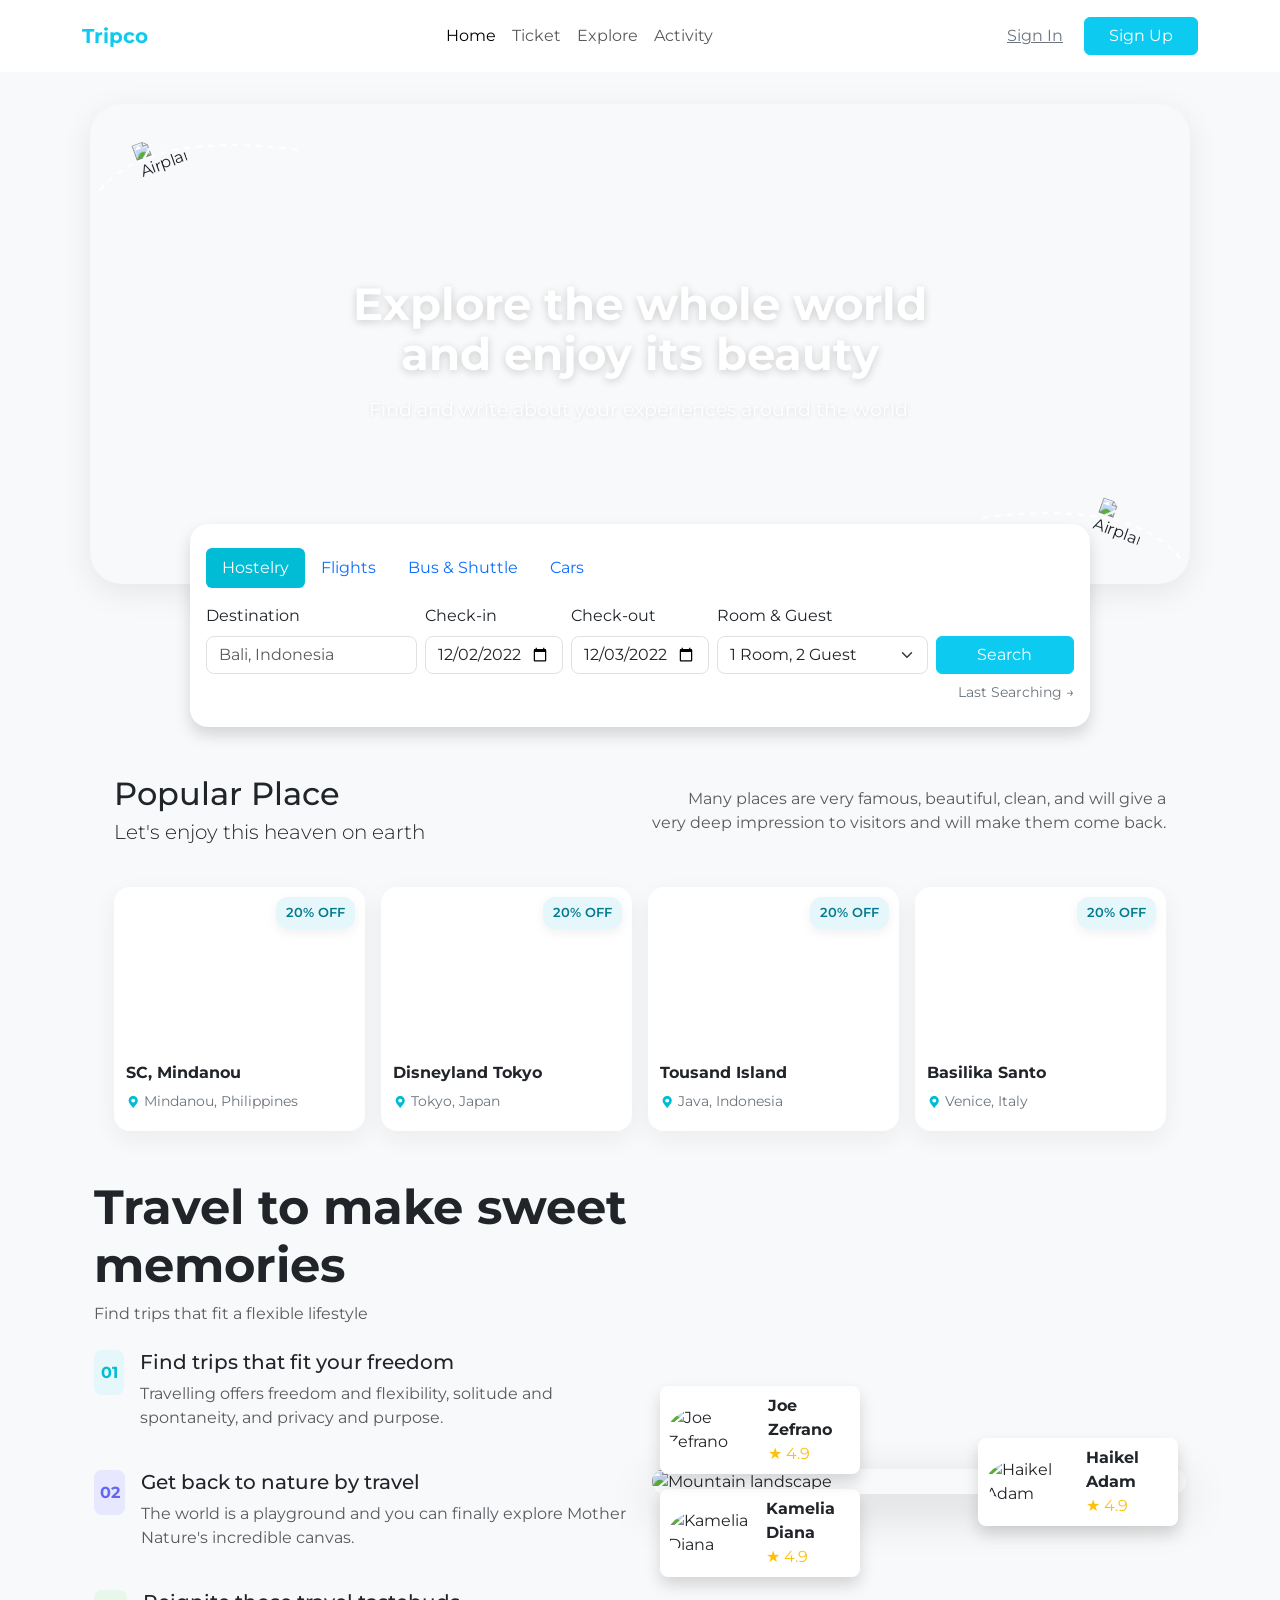
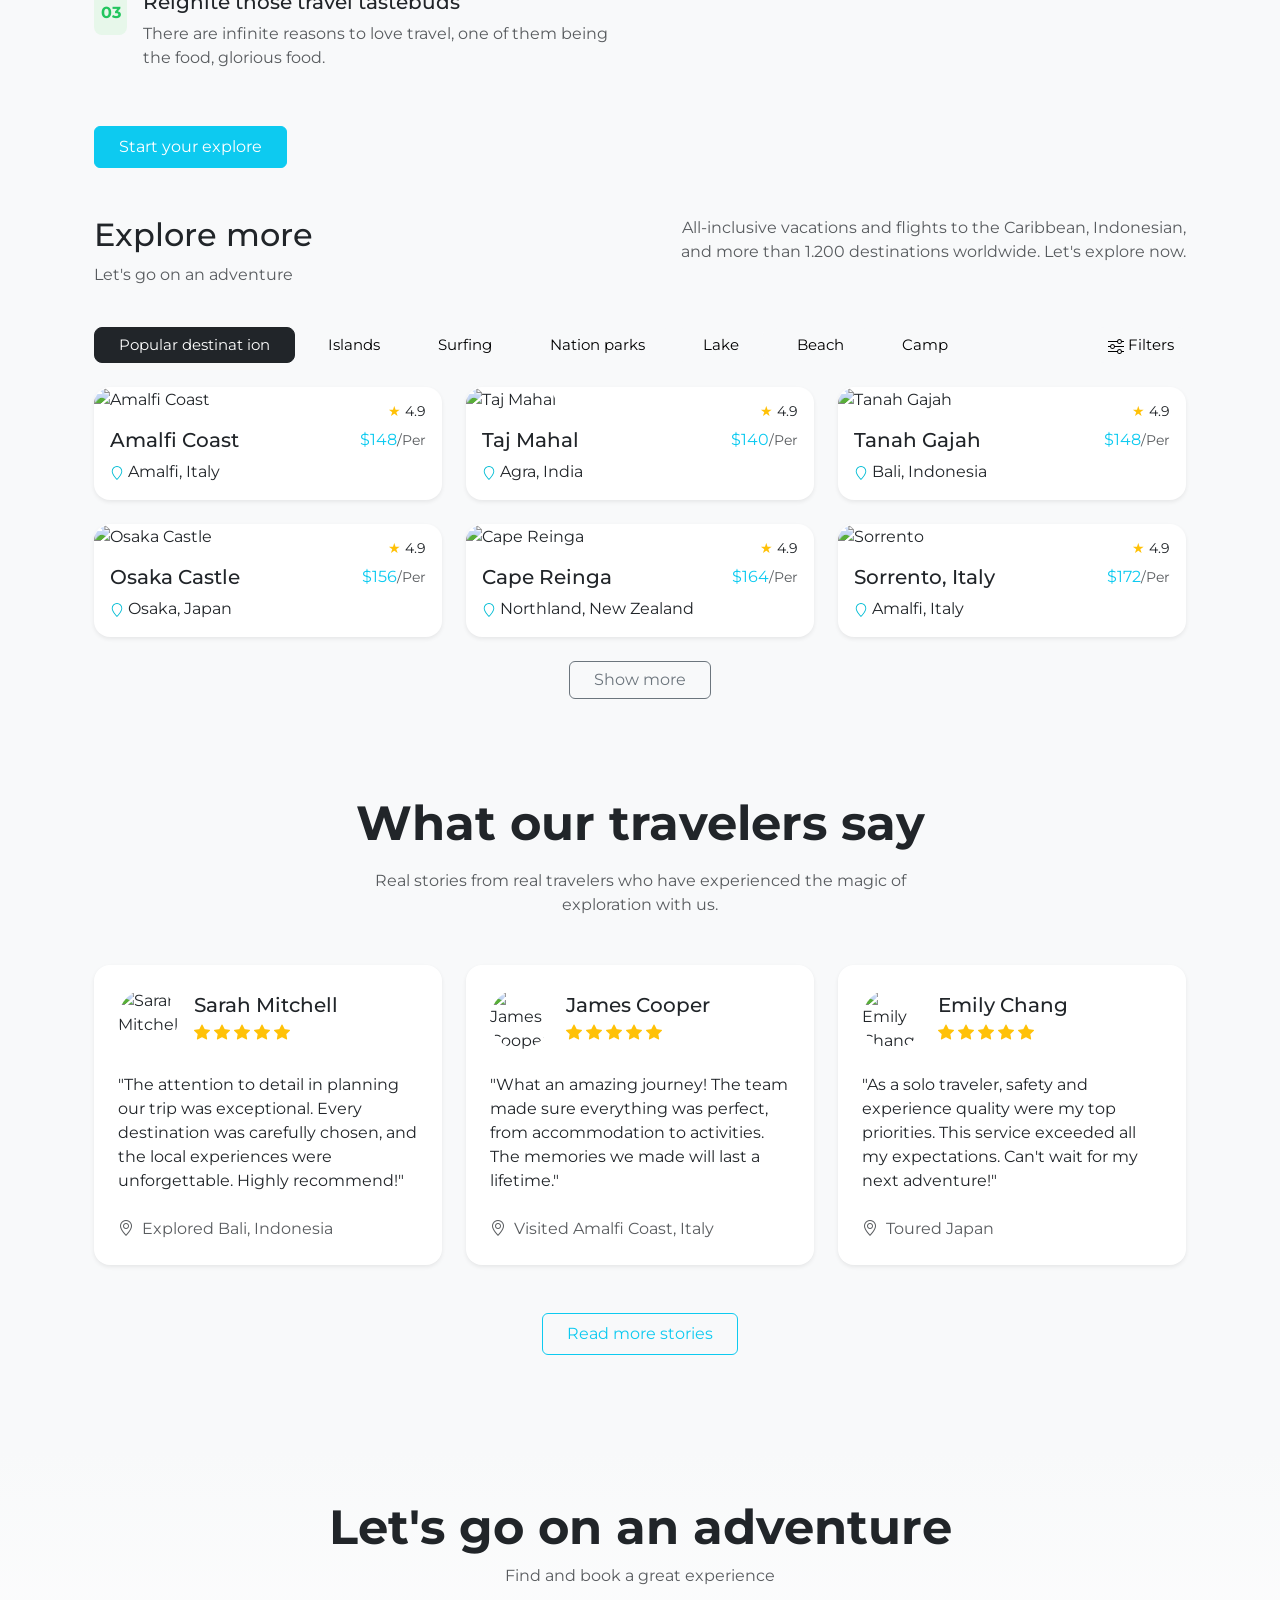
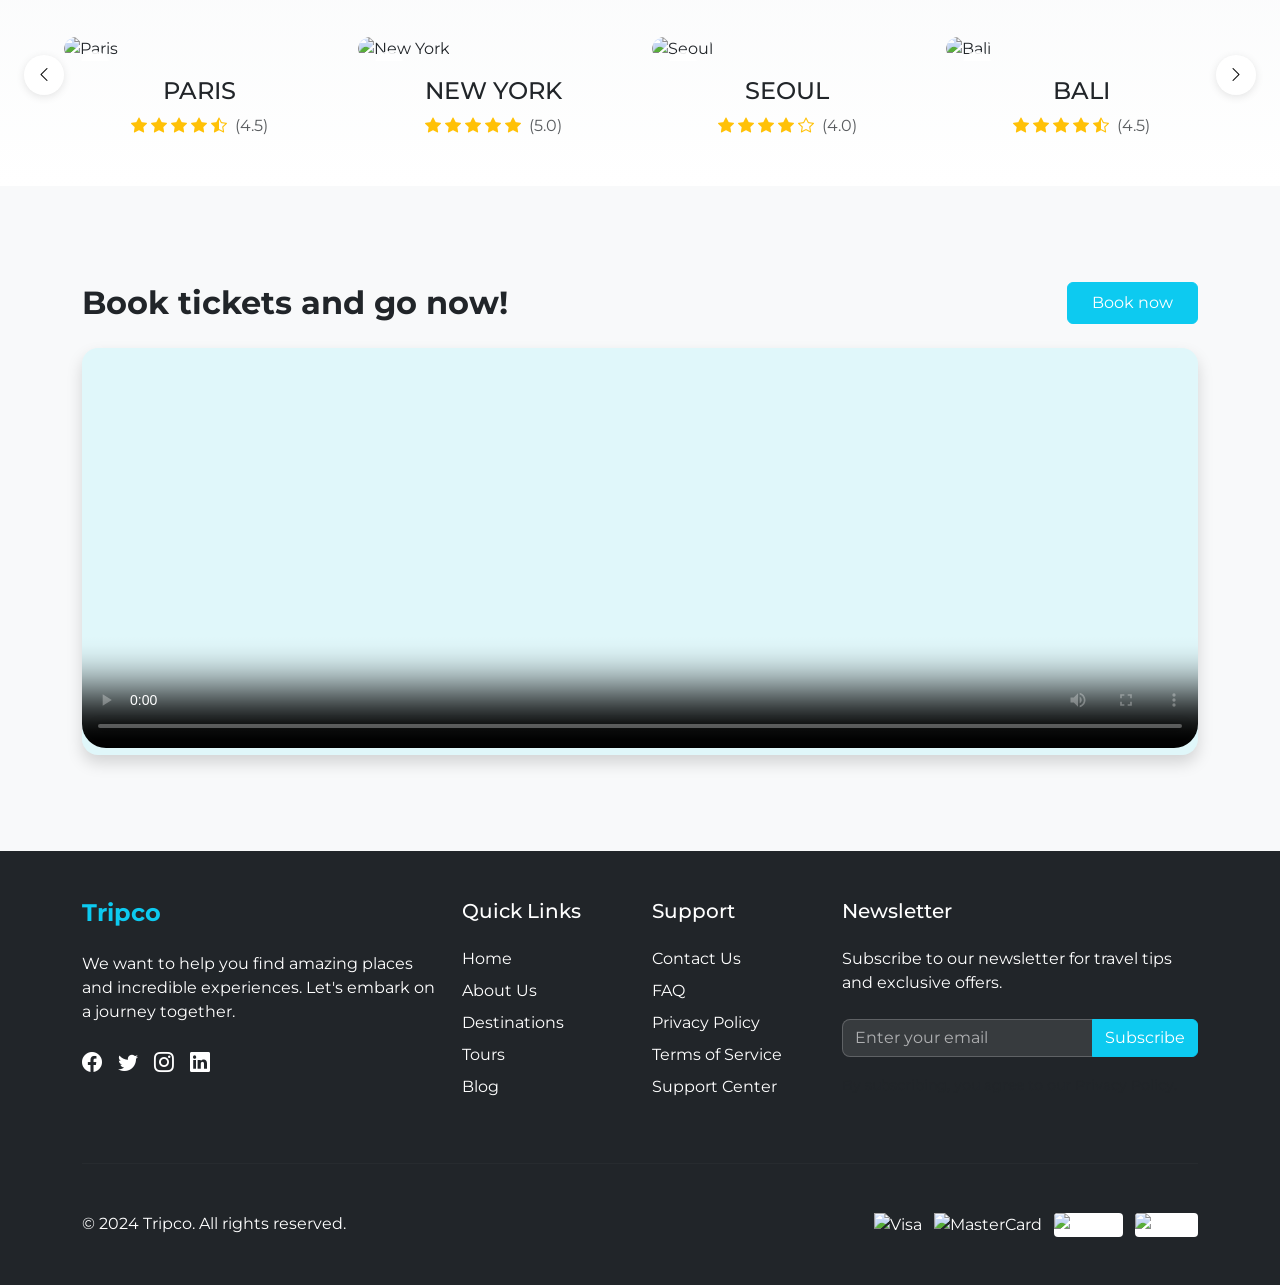
==== index.html @ 09361d97 "tripco website" ====
<!DOCTYPE html>
<html lang="en">

<head>
  <meta charset="UTF-8">
  <meta name="viewport" content="width=device-width, initial-scale=1.0">
  <title>Tripco Travel</title>
  <!-- Bootstrap CSS -->
  <link href="https://cdn.jsdelivr.net/npm/bootstrap@5.3.2/dist/css/bootstrap.min.css" rel="stylesheet">
  <link href="https://fonts.googleapis.com/css2?family=Montserrat:wght@700;400&display=swap" rel="stylesheet">
  <link href="https://cdn.jsdelivr.net/npm/bootstrap-icons@1.11.1/font/bootstrap-icons.css" rel="stylesheet">
  <link href="https://unpkg.com/aos@2.3.1/dist/aos.css" rel="stylesheet">
  <style>
    body {
      font-family: 'Montserrat', Arial, sans-serif;
      background: #f8f9fa;
    }

    .hero-bg {
      background: url('https://images.unsplash.com/photo-1506744038136-46273834b3fb?auto=format&fit=crop&w=1200&q=80') center/cover no-repeat;
      border-radius: 32px;
      position: relative;
      min-height: 480px;
      display: flex;
      align-items: center;
      justify-content: center;
      margin: 32px auto 0 auto;
      max-width: 1100px;
      box-shadow: 0 8px 32px rgba(0, 0, 0, 0.08);
    }

    .hero-content {
      color: #fff;
      text-align: center;
      z-index: 2;
      position: relative;
      padding: 48px 24px 0 24px;
    }

    .hero-title {
      font-size: 2.8rem;
      font-weight: 700;
      line-height: 1.1;
      margin-bottom: 16px;
      text-shadow: 0 2px 8px rgba(0, 0, 0, 0.18);
      animation: fadeInDown 1s;
    }

    .hero-subtitle {
      font-size: 1.2rem;
      font-weight: 400;
      margin-bottom: 32px;
      text-shadow: 0 1px 4px rgba(0, 0, 0, 0.12);
      animation: fadeInUp 1.2s;
    }

    @keyframes fadeInDown {
      from {
        opacity: 0;
        transform: translateY(-40px);
      }

      to {
        opacity: 1;
        transform: translateY(0);
      }
    }

    @keyframes fadeInUp {
      from {
        opacity: 0;
        transform: translateY(40px);
      }

      to {
        opacity: 1;
        transform: translateY(0);
      }
    }

    .airplane {
      position: absolute;
      width: 48px;
      height: 48px;
      z-index: 3;
      animation: planeMove 4s infinite alternate;
    }

    .airplane.left {
      top: 32px;
      left: 48px;
      transform: rotate(-20deg);
      animation-delay: 0.5s;
    }

    .airplane.right {
      bottom: 32px;
      right: 48px;
      transform: rotate(20deg);
      animation-delay: 1.2s;
    }

    @keyframes planeMove {
      0% {
        transform: translateY(0) scale(1);
      }

      100% {
        transform: translateY(-20px) scale(1.1);
      }
    }

    .dotted-path {
      position: absolute;
      width: 220px;
      height: 80px;
      pointer-events: none;

      .hero-bg,
      .search-card {
        padding-left: 12px;
        padding-right: 12px;
      }

      z-index: 2;
    }

    .dotted-path.left {
      top: 16px;

      .hero-bg,
      .search-card {
        padding-left: 8px;
        padding-right: 8px;
      }

      left: 0;
    }

    .dotted-path.right {
      bottom: 16px;
      right: 0;
      transform: scaleX(-1);
    }

    .search-card {
      background: #fff;
      border-radius: 18px;
      box-shadow: 0 4px 24px rgba(0, 0, 0, 0.10);
      padding: 24px 16px;
      max-width: 900px;
      margin: -60px auto 0 auto;
      position: relative;
      z-index: 10;
      animation: fadeInUp 1.5s;
    }

    .nav-pills .nav-link.active {
      background-color: #00bcd4;
      color: #fff;
    }

    .form-control,
    .form-select {
      border-radius: 8px;
    }

    @media (max-width: 768px) {
      .hero-title {
        font-size: 2rem;
      }

      .hero-bg {
        min-height: 320px;
      }

      .search-card {
        padding: 16px 8px;
      }
    }

    @media (max-width: 576px) {
      .hero-bg {
        border-radius: 0;
      }

      .search-card {
        margin-top: -40px;
      }
    }

    /* Popular Places styles */
    .popular-section {
      max-width: 1100px;
      margin: 48px auto;
      padding: 0 12px;
    }

    .popular-header .lead {
      color: #6c757d;
    }

    .place-card {
      background: #fff;
      border-radius: 16px;
      overflow: hidden;
      box-shadow: 0 8px 24px rgba(14, 30, 37, 0.06);
      transition: transform .28s ease, box-shadow .28s ease;
    }

    .place-card:hover {
      transform: translateY(-8px);
      box-shadow: 0 18px 40px rgba(14, 30, 37, 0.12);
    }

    .place-card .img-wrap {
      position: relative;
      height: 160px;
      background-size: cover;
      background-position: center;
      display: block;
    }

    .place-card .badge-discount {
      position: absolute;
      top: 10px;
      right: 10px;
      background: #e6f7fb;
      color: #007b8f;
      padding: 6px 10px;
      border-radius: 12px;
      font-weight: 600;
      font-size: .8rem;
      box-shadow: 0 4px 12px rgba(0, 0, 0, 0.06);
    }

    .place-card .card-body {
      padding: 14px 12px 18px 12px;
    }

    .place-title {
      font-weight: 700;
      margin-bottom: 6px;
    }

    .place-loc {
      color: #6c757d;
      font-size: .9rem;
    }

    @media (max-width: 576px) {
      .place-card .img-wrap {
        height: 140px;
      }

      .popular-section {
        padding: 0 8px;
      }
    }
  </style>
  <style>
    /* Destination cards styles */
    .card-img-top {
      height: 200px;
      object-fit: cover;
    }

    .top-2 {
      top: 0.5rem;
    }

    .end-2 {
      right: 0.5rem;
    }

    .filter-nav .btn {
      border-radius: 8px;
      font-size: 0.95rem;
    }

    .filter-nav .btn-light {
      background: #f8f9fa;
    }

    .filter-nav .btn-light:hover {
      background: #e9ecef;
    }

    @media (max-width: 768px) {
      .filter-nav {
        overflow-x: auto;
        -webkit-overflow-scrolling: touch;
        padding-bottom: 0.5rem;
      }

      .filter-nav::-webkit-scrollbar {
        height: 4px;
      }

      .filter-nav::-webkit-scrollbar-thumb {
        background: #dee2e6;
        border-radius: 4px;
      }
    }

    /* Adventure Section Styles */
    .adventure-section {
      background: linear-gradient(to bottom, #f8f9fa, #ffffff);
    }

    .destination-slider {
      position: relative;
      padding: 0 40px;
    }

    .destination-card {
      transition: all 0.3s ease;
      cursor: pointer;
    }

    .destination-card:hover {
      transform: translateY(-10px);
    }

    .card-image {
      position: relative;
      overflow: hidden;
      border-radius: 16px;
    }

    .card-image img {
      transition: transform 0.5s ease;
      width: 100%;
      height: 280px;
      object-fit: cover;
    }

    .destination-card:hover .card-image img {
      transform: scale(1.1);
    }

    .verified-badge {
      position: absolute;
      top: 15px;
      left: 15px;
      background: rgba(255, 255, 255, 0.9);
      padding: 8px;
      border-radius: 50%;
      z-index: 2;
      transition: transform 0.3s ease;
    }

    .destination-card:hover .verified-badge {
      transform: scale(1.1) rotate(8deg);
    }

    .nav-arrow {
      position: absolute;
      top: 50%;
      transform: translateY(-50%);
      width: 40px;
      height: 40px;
      border: none;
      border-radius: 50%;
      background: white;
      box-shadow: 0 2px 8px rgba(0, 0, 0, 0.1);
      display: flex;
      align-items: center;
      justify-content: center;
      cursor: pointer;
      transition: all 0.3s ease;
      z-index: 3;
    }

    .nav-arrow:hover {
      background: #00bcd4;
      color: white;
      box-shadow: 0 4px 12px rgba(0, 0, 0, 0.15);
    }

    .nav-arrow.prev {
      left: 0;
    }

    .nav-arrow.next {
      right: 0;
    }

    @media (max-width: 768px) {
      .destination-slider {
        padding: 0 20px;
      }

      .card-image img {
        height: 220px;
      }
    }

    @media (max-width: 576px) {
      .card-image img {
        height: 200px;
      }
    }
  </style>
</head>

<body>
  <!-- Navbar -->
  <nav class="navbar navbar-expand-lg navbar-light bg-white py-3">
    <div class="container">
      <a class="navbar-brand fw-bold text-info" href="#">Tripco</a>
      <button class="navbar-toggler" type="button" data-bs-toggle="collapse" data-bs-target="#navbarNav"
        aria-controls="navbarNav" aria-expanded="false" aria-label="Toggle navigation">
        <span class="navbar-toggler-icon"></span>
      </button>
      <div class="collapse navbar-collapse" id="navbarNav">
        <ul class="navbar-nav mx-auto mb-2 mb-lg-0">
          <li class="nav-item"><a class="nav-link active" href="#">Home</a></li>
          <li class="nav-item"><a class="nav-link" href="#">Ticket</a></li>
          <li class="nav-item"><a class="nav-link" href="#">Explore</a></li>
          <li class="nav-item"><a class="nav-link" href="#">Activity</a></li>
        </ul>
        <div class="d-flex gap-2">
          <a href="#" class="btn btn-link text-secondary">Sign In</a>
          <a href="#" class="btn btn-info text-white px-4">Sign Up</a>
        </div>
      </div>
    </div>
  </nav>

  <!-- Hero Section -->
  <div class="px-2">
    <section class="hero-bg">
      <!-- Airplane SVGs and dotted paths -->
      <svg class="dotted-path left" viewBox="0 0 220 80" fill="none">
        <path d="M10,70 Q60,10 210,30" stroke="#fff" stroke-width="2" stroke-dasharray="6,6" />
      </svg>
      <svg class="dotted-path right" viewBox="0 0 220 80" fill="none">
        <path d="M10,70 Q60,10 210,30" stroke="#fff" stroke-width="2" stroke-dasharray="6,6" />
      </svg>
      <img src="https://cdn-icons-png.flaticon.com/512/684/684908.png" alt="Airplane" class="airplane left">
      <img src="https://cdn-icons-png.flaticon.com/512/684/684908.png" alt="Airplane" class="airplane right">
      <div class="hero-content">
        <h1 class="hero-title">Explore the whole world<br>and enjoy its beauty</h1>
        <p class="hero-subtitle">Find and write about your experiences around the world.</p>
      </div>
    </section>
  </div>

  <!-- Search Card -->
  <div class="px-5">
    <div class="search-card shadow">
      <ul class="nav nav-pills mb-3" id="pills-tab" role="tablist">
        <li class="nav-item" role="presentation">
          <button class="nav-link active" id="hostelry-tab" data-bs-toggle="pill" data-bs-target="#hostelry"
            type="button" role="tab">Hostelry</button>
        </li>
        <li class="nav-item" role="presentation">
          <button class="nav-link" id="flights-tab" data-bs-toggle="pill" data-bs-target="#flights" type="button"
            role="tab">Flights</button>
        </li>
        <li class="nav-item" role="presentation">
          <button class="nav-link" id="bus-tab" data-bs-toggle="pill" data-bs-target="#bus" type="button" role="tab">Bus
            &
            Shuttle</button>
        </li>
        <li class="nav-item" role="presentation">
          <button class="nav-link" id="cars-tab" data-bs-toggle="pill" data-bs-target="#cars" type="button"
            role="tab">Cars</button>
        </li>
      </ul>
      <div class="tab-content" id="pills-tabContent">
        <div class="tab-pane fade show active" id="hostelry" role="tabpanel">
          <form class="row g-2 align-items-end">
            <div class="col-md-3 col-12">
              <label class="form-label">Destination</label>
              <input type="text" class="form-control" placeholder="Bali, Indonesia">
            </div>
            <div class="col-md-2 col-6">
              <label class="form-label">Check-in</label>
              <input type="date" class="form-control" value="2022-12-02">
            </div>
            <div class="col-md-2 col-6">
              <label class="form-label">Check-out</label>
              <input type="date" class="form-control" value="2022-12-03">
            </div>
            <div class="col-md-3 col-12">
              <label class="form-label">Room & Guest</label>
              <select class="form-select">
                <option>1 Room, 2 Guest</option>
                <option>2 Room, 4 Guest</option>
                <option>3 Room, 6 Guest</option>
              </select>
            </div>
            <div class="col-md-2 col-12 d-grid">
              <button type="submit" class="btn btn-info text-white">Search</button>
            </div>
          </form>
        </div>
        <!-- Other tabs can be filled similarly -->
        <div class="tab-pane fade" id="flights" role="tabpanel">
          <form class="row g-2 align-items-end">
            <div class="col-md-4 col-12">
              <label class="form-label">From</label>
              <input type="text" class="form-control" placeholder="City or Airport">
            </div>
            <div class="col-md-4 col-12">
              <label class="form-label">To</label>
              <input type="text" class="form-control" placeholder="Destination">
            </div>
            <div class="col-md-2 col-6">
              <label class="form-label">Departure</label>
              <input type="date" class="form-control">
            </div>
            <div class="col-md-2 col-12 d-grid">
              <button type="submit" class="btn btn-info text-white">Search</button>
            </div>
          </form>
        </div>
        <div class="tab-pane fade" id="bus" role="tabpanel">
          <form class="row g-2 align-items-end">
            <div class="col-md-5 col-12">
              <label class="form-label">From</label>
              <input type="text" class="form-control" placeholder="City or Station">
            </div>
            <div class="col-md-5 col-12">
              <label class="form-label">To</label>
              <input type="text" class="form-control" placeholder="Destination">
            </div>
            <div class="col-md-2 col-12 d-grid">
              <button type="submit" class="btn btn-info text-white">Search</button>
            </div>
          </form>
        </div>
        <div class="tab-pane fade" id="cars" role="tabpanel">
          <form class="row g-2 align-items-end">
            <div class="col-md-6 col-12">
              <label class="form-label">Pick-up Location</label>
              <input type="text" class="form-control" placeholder="City or Airport">
            </div>
            <div class="col-md-4 col-6">
              <label class="form-label">Pick-up Date</label>
              <input type="date" class="form-control">
            </div>
            <div class="col-md-2 col-12 d-grid">
              <button type="submit" class="btn btn-info text-white">Search</button>
            </div>
          </form>
        </div>
      </div>
      <div class="d-flex justify-content-end mt-2">
        <small class="text-secondary">Last Searching &rarr;</small>
      </div>
    </div>
  </div>

  <!-- Popular Place Section -->
  <section class="popular-section px-4">
    <div class="row align-items-center mb-4">
      <div class="col-md-6">
        <h2 class="mb-1">Popular Place</h2>
        <p class="lead">Let's enjoy this heaven on earth</p>
      </div>
      <div class="col-md-6 text-md-end d-none d-md-block">
        <p class="text-muted">Many places are very famous, beautiful, clean, and will give a very deep impression to
          visitors and will make them come back.</p>
      </div>
    </div>

    <div class="row g-3">
      <div class="col-lg-3 col-md-6 col-12">
        <div class="place-card">
          <div class="img-wrap"
            style="background-image: url('https://images.unsplash.com/photo-1501785888041-af3ef285b470?auto=format&fit=crop&w=800&q=60')">
            <div class="badge-discount">20% OFF</div>
          </div>
          <div class="card-body">
            <div class="place-title">SC, Mindanou</div>
            <div class="place-loc"><svg xmlns="http://www.w3.org/2000/svg" width="14" height="14" fill="#00bcd4"
                class="bi bi-geo-alt" viewBox="0 0 16 16">
                <path
                  d="M12.166 8.94C12.941 7.79 13.5 6.537 13.5 5.25 13.5 2.35 11.15 0 8.25 0S3 2.35 3 5.25c0 1.287.559 2.54 1.334 3.69C6.02 10.875 8.25 14 8.25 14s2.23-3.125 3.916-5.06zM8.25 7.5A2.25 2.25 0 1 1 8.25 3a2.25 2.25 0 0 1 0 4.5z" />
              </svg> Mindanou, Philippines</div>
          </div>
        </div>
      </div>

      <div class="col-lg-3 col-md-6 col-12">
        <div class="place-card">
          <div class="img-wrap" style="background-image: url('https://picsum.photos/seed/disney/800/600')">
            <div class="badge-discount">20% OFF</div>
          </div>
          <div class="card-body">
            <div class="place-title">Disneyland Tokyo</div>
            <div class="place-loc"><svg xmlns="http://www.w3.org/2000/svg" width="14" height="14" fill="#00bcd4"
                class="bi bi-geo-alt" viewBox="0 0 16 16">
                <path
                  d="M12.166 8.94C12.941 7.79 13.5 6.537 13.5 5.25 13.5 2.35 11.15 0 8.25 0S3 2.35 3 5.25c0 1.287.559 2.54 1.334 3.69C6.02 10.875 8.25 14 8.25 14s2.23-3.125 3.916-5.06zM8.25 7.5A2.25 2.25 0 1 1 8.25 3a2.25 2.25 0 0 1 0 4.5z" />
              </svg> Tokyo, Japan</div>
          </div>
        </div>
      </div>

      <div class="col-lg-3 col-md-6 col-12">
        <div class="place-card">
          <div class="img-wrap"
            style="background-image: url('https://images.unsplash.com/photo-1507525428034-b723cf961d3e?auto=format&fit=crop&w=800&q=60')">
            <div class="badge-discount">20% OFF</div>
          </div>
          <div class="card-body">
            <div class="place-title">Tousand Island</div>
            <div class="place-loc"><svg xmlns="http://www.w3.org/2000/svg" width="14" height="14" fill="#00bcd4"
                class="bi bi-geo-alt" viewBox="0 0 16 16">
                <path
                  d="M12.166 8.94C12.941 7.79 13.5 6.537 13.5 5.25 13.5 2.35 11.15 0 8.25 0S3 2.35 3 5.25c0 1.287.559 2.54 1.334 3.69C6.02 10.875 8.25 14 8.25 14s2.23-3.125 3.916-5.06zM8.25 7.5A2.25 2.25 0 1 1 8.25 3a2.25 2.25 0 0 1 0 4.5z" />
              </svg> Java, Indonesia</div>
          </div>
        </div>
      </div>

      <div class="col-lg-3 col-md-6 col-12">
        <div class="place-card">
          <div class="img-wrap" style="background-image: url('https://picsum.photos/seed/venice/800/600')">
            <div class="badge-discount">20% OFF</div>
          </div>
          <div class="card-body">
            <div class="place-title">Basilika Santo</div>
            <div class="place-loc"><svg xmlns="http://www.w3.org/2000/svg" width="14" height="14" fill="#00bcd4"
                class="bi bi-geo-alt" viewBox="0 0 16 16">
                <path
                  d="M12.166 8.94C12.941 7.79 13.5 6.537 13.5 5.25 13.5 2.35 11.15 0 8.25 0S3 2.35 3 5.25c0 1.287.559 2.54 1.334 3.69C6.02 10.875 8.25 14 8.25 14s2.23-3.125 3.916-5.06zM8.25 7.5A2.25 2.25 0 1 1 8.25 3a2.25 2.25 0 0 1 0 4.5z" />
              </svg> Venice, Italy</div>
          </div>
        </div>
      </div>
    </div>
  </section>

  <!-- Third Section - Features -->
  <section class="container px-4 my-5">
    <div class="row align-items-center">
      <div class="col-lg-6">
        <h1 class="display-5 fw-bold mb-2">Travel to make sweet memories</h1>
        <p class="text-muted mb-4">Find trips that fit a flexible lifestyle</p>

        <div class="features mt-4">
          <div class="feature d-flex gap-3 mb-4">
            <div class="feature-number rounded-3 d-flex align-items-center justify-content-center"
              style="width: 45px; height: 45px; background: #e6f7fb; color: #00bcd4; font-weight: bold;">
              01
            </div>
            <div>
              <h5 class="mb-2">Find trips that fit your freedom</h5>
              <p class="text-muted">Travelling offers freedom and flexibility, solitude and spontaneity, and privacy and
                purpose.</p>
            </div>
          </div>

          <div class="feature d-flex gap-3 mb-4">
            <div class="feature-number rounded-3 d-flex align-items-center justify-content-center"
              style="width: 45px; height: 45px; background: #e7e7ff; color: #6366f1; font-weight: bold;">
              02
            </div>
            <div>
              <h5 class="mb-2">Get back to nature by travel</h5>
              <p class="text-muted">The world is a playground and you can finally explore Mother Nature's incredible
                canvas.</p>
            </div>
          </div>

          <div class="feature d-flex gap-3 mb-4">
            <div class="feature-number rounded-3 d-flex align-items-center justify-content-center"
              style="width: 45px; height: 45px; background: #e7f7ea; color: #22c55e; font-weight: bold;">
              03
            </div>
            <div>
              <h5 class="mb-2">Reignite those travel tastebuds</h5>
              <p class="text-muted">There are infinite reasons to love travel, one of them being the food, glorious
                food.</p>
            </div>
          </div>

          <button class="btn btn-info text-white px-4 py-2 mt-3">Start your explore</button>
        </div>
      </div>

      <div class="col-lg-6 position-relative mt-3">
        <div class="rounded-4 overflow-hidden shadow-lg" style="max-height: 600px;">
          <img src="https://images.unsplash.com/photo-1464822759023-fed622ff2c3b?auto=format&fit=crop&w=800&q=80"
            class="img-fluid w-100 h-100 object-fit-cover" alt="Mountain landscape">
        </div>

        <!-- User Profile Cards -->
        <div class="position-absolute bg-white rounded-3 shadow p-2 d-flex align-items-center gap-2"
          style="top: 20px; left: 20px; max-width: 200px;">
          <img src="https://i.pravatar.cc/40?img=1" class="rounded-circle" alt="Kamelia Diana">
          <div>
            <div class="fw-bold">Kamelia Diana</div>
            <div class="text-warning">★ 4.9</div>
          </div>
        </div>

        <div class="position-absolute bg-white rounded-3 shadow p-2 d-flex align-items-center gap-2"
          style="top: 50%; right: 20px; transform: translateY(-50%); max-width: 200px;">
          <img src="https://i.pravatar.cc/40?img=2" class="rounded-circle" alt="Haikel Adam">
          <div>
            <div class="fw-bold">Haikel Adam</div>
            <div class="text-warning">★ 4.9</div>
          </div>
        </div>

        <div class="position-absolute bg-white rounded-3 shadow p-2 d-flex align-items-center gap-2"
          style="bottom: 20px; left: 20px; max-width: 200px;">
          <img src="https://i.pravatar.cc/40?img=3" class="rounded-circle" alt="Joe Zefrano">
          <div>
            <div class="fw-bold">Joe Zefrano</div>
            <div class="text-warning">★ 4.9</div>
          </div>
        </div>
      </div>
    </div>
  </section>

  <!-- Fourth Section - Explore More -->
  <section class="container px-4 my-5">
    <div class="row mb-4">
      <div class="col-lg-6">
        <h2 class="mb-2">Explore more</h2>
        <p class="text-muted">Let's go on an adventure</p>
      </div>
      <div class="col-lg-6 text-lg-end">
        <p class="text-muted">All-inclusive vacations and flights to the Caribbean, Indonesian, and more than 1.200
          destinations worldwide. Let's explore now.</p>
      </div>
    </div>

    <!-- Filter Navigation -->
    <div class="filter-nav mb-4 d-flex gap-2 flex-wrap">
      <button class="btn btn-dark px-4">Popular destinat ion</button>
      <button class="btn btn-light px-4">Islands</button>
      <button class="btn btn-light px-4">Surfing</button>
      <button class="btn btn-light px-4">Nation parks</button>
      <button class="btn btn-light px-4">Lake</button>
      <button class="btn btn-light px-4">Beach</button>
      <button class="btn btn-light px-4">Camp</button>
      <button class="btn btn-light border-0 ms-auto">
        <svg xmlns="http://www.w3.org/2000/svg" width="16" height="16" fill="currentColor" class="bi bi-sliders"
          viewBox="0 0 16 16">
          <path
            d="M11.5 2a1.5 1.5 0 1 0 0 3 1.5 1.5 0 0 0 0-3zM9.05 3a2.5 2.5 0 0 1 4.9 0H16v1h-2.05a2.5 2.5 0 0 1-4.9 0H0V3h9.05zM4.5 7a1.5 1.5 0 1 0 0 3 1.5 1.5 0 0 0 0-3zM2.05 8a2.5 2.5 0 0 1 4.9 0H16v1H6.95a2.5 2.5 0 0 1-4.9 0H0V8h2.05zm9.45 4a1.5 1.5 0 1 0 0 3 1.5 1.5 0 0 0 0-3zm-2.45 1a2.5 2.5 0 0 1 4.9 0H16v1h-2.05a2.5 2.5 0 0 1-4.9 0H0v-1h9.05z" />
        </svg>
        Filters
      </button>
    </div>

    <!-- Destination Cards Grid -->
    <div class="row g-4">
      <!-- Amalfi Coast -->
      <div class="col-lg-4 col-md-6">
        <div class="card border-0 rounded-4 shadow-sm h-100">
          <div class="position-relative">
            <img src="https://images.unsplash.com/photo-1533104816931-20fa691ff6ca" class="card-img-top rounded-top-4"
              alt="Amalfi Coast">
            <div class="position-absolute top-2 end-2 bg-white rounded-pill px-2 py-1">
              <small class="text-warning">★</small>
              <small>4.9</small>
            </div>
          </div>
          <div class="card-body">
            <div class="d-flex justify-content-between align-items-center mb-2">
              <h5 class="card-title mb-0">Amalfi Coast</h5>
              <div class="text-info">$148<small class="text-muted">/Per</small></div>
            </div>
            <p class="card-text">
              <svg xmlns="http://www.w3.org/2000/svg" width="14" height="14" fill="#00bcd4" class="bi bi-geo-alt"
                viewBox="0 0 16 16">
                <path
                  d="M12.166 8.94c-.524 1.062-1.234 2.12-1.96 3.07A31.493 31.493 0 0 1 8 14.58a31.481 31.481 0 0 1-2.206-2.57c-.726-.95-1.436-2.008-1.96-3.07C3.304 7.867 3 6.862 3 6a5 5 0 0 1 10 0c0 .862-.305 1.867-.834 2.94zM8 16s6-5.686 6-10A6 6 0 0 0 2 6c0 4.314 6 10 6 10z" />
              </svg>
              Amalfi, Italy
            </p>
          </div>
        </div>
      </div>

      <!-- Taj Mahal -->
      <div class="col-lg-4 col-md-6">
        <div class="card border-0 rounded-4 shadow-sm h-100">
          <div class="position-relative">
            <img src="https://images.unsplash.com/photo-1548013146-72479768bada" class="card-img-top rounded-top-4"
              alt="Taj Mahal">
            <div class="position-absolute top-2 end-2 bg-white rounded-pill px-2 py-1">
              <small class="text-warning">★</small>
              <small>4.9</small>
            </div>
          </div>
          <div class="card-body">
            <div class="d-flex justify-content-between align-items-center mb-2">
              <h5 class="card-title mb-0">Taj Mahal</h5>
              <div class="text-info">$140<small class="text-muted">/Per</small></div>
            </div>
            <p class="card-text">
              <svg xmlns="http://www.w3.org/2000/svg" width="14" height="14" fill="#00bcd4" class="bi bi-geo-alt"
                viewBox="0 0 16 16">
                <path
                  d="M12.166 8.94c-.524 1.062-1.234 2.12-1.96 3.07A31.493 31.493 0 0 1 8 14.58a31.481 31.481 0 0 1-2.206-2.57c-.726-.95-1.436-2.008-1.96-3.07C3.304 7.867 3 6.862 3 6a5 5 0 0 1 10 0c0 .862-.305 1.867-.834 2.94zM8 16s6-5.686 6-10A6 6 0 0 0 2 6c0 4.314 6 10 6 10z" />
              </svg>
              Agra, India
            </p>
          </div>
        </div>
      </div>

      <!-- Tanah Gajah -->
      <div class="col-lg-4 col-md-6">
        <div class="card border-0 rounded-4 shadow-sm h-100">
          <div class="position-relative">
            <img src="https://picsum.photos/seed/bali/800/600" class="card-img-top rounded-top-4" alt="Tanah Gajah">
            <div class="position-absolute top-2 end-2 bg-white rounded-pill px-2 py-1">
              <small class="text-warning">★</small>
              <small>4.9</small>
            </div>
          </div>
          <div class="card-body">
            <div class="d-flex justify-content-between align-items-center mb-2">
              <h5 class="card-title mb-0">Tanah Gajah</h5>
              <div class="text-info">$148<small class="text-muted">/Per</small></div>
            </div>
            <p class="card-text">
              <svg xmlns="http://www.w3.org/2000/svg" width="14" height="14" fill="#00bcd4" class="bi bi-geo-alt"
                viewBox="0 0 16 16">
                <path
                  d="M12.166 8.94c-.524 1.062-1.234 2.12-1.96 3.07A31.493 31.493 0 0 1 8 14.58a31.481 31.481 0 0 1-2.206-2.57c-.726-.95-1.436-2.008-1.96-3.07C3.304 7.867 3 6.862 3 6a5 5 0 0 1 10 0c0 .862-.305 1.867-.834 2.94zM8 16s6-5.686 6-10A6 6 0 0 0 2 6c0 4.314 6 10 6 10z" />
              </svg>
              Bali, Indonesia
            </p>
          </div>
        </div>
      </div>

      <!-- Osaka Castle -->
      <div class="col-lg-4 col-md-6">
        <div class="card border-0 rounded-4 shadow-sm h-100">
          <div class="position-relative">
            <img src="https://picsum.photos/seed/osaka/800/600" class="card-img-top rounded-top-4" alt="Osaka Castle">
            <div class="position-absolute top-2 end-2 bg-white rounded-pill px-2 py-1">
              <small class="text-warning">★</small>
              <small>4.9</small>
            </div>
          </div>
          <div class="card-body">
            <div class="d-flex justify-content-between align-items-center mb-2">
              <h5 class="card-title mb-0">Osaka Castle</h5>
              <div class="text-info">$156<small class="text-muted">/Per</small></div>
            </div>
            <p class="card-text">
              <svg xmlns="http://www.w3.org/2000/svg" width="14" height="14" fill="#00bcd4" class="bi bi-geo-alt"
                viewBox="0 0 16 16">
                <path
                  d="M12.166 8.94c-.524 1.062-1.234 2.12-1.96 3.07A31.493 31.493 0 0 1 8 14.58a31.481 31.481 0 0 1-2.206-2.57c-.726-.95-1.436-2.008-1.96-3.07C3.304 7.867 3 6.862 3 6a5 5 0 0 1 10 0c0 .862-.305 1.867-.834 2.94zM8 16s6-5.686 6-10A6 6 0 0 0 2 6c0 4.314 6 10 6 10z" />
              </svg>
              Osaka, Japan
            </p>
          </div>
        </div>
      </div>

      <!-- Cape Reinga -->
      <div class="col-lg-4 col-md-6">
        <div class="card border-0 rounded-4 shadow-sm h-100">
          <div class="position-relative">
            <img src="https://picsum.photos/seed/amalfi/800/600" class="card-img-top rounded-top-4" alt="Cape Reinga">
            <div class="position-absolute top-2 end-2 bg-white rounded-pill px-2 py-1">
              <small class="text-warning">★</small>
              <small>4.9</small>
            </div>
          </div>
          <div class="card-body">
            <div class="d-flex justify-content-between align-items-center mb-2">
              <h5 class="card-title mb-0">Cape Reinga</h5>
              <div class="text-info">$164<small class="text-muted">/Per</small></div>
            </div>
            <p class="card-text">
              <svg xmlns="http://www.w3.org/2000/svg" width="14" height="14" fill="#00bcd4" class="bi bi-geo-alt"
                viewBox="0 0 16 16">
                <path
                  d="M12.166 8.94c-.524 1.062-1.234 2.12-1.96 3.07A31.493 31.493 0 0 1 8 14.58a31.481 31.481 0 0 1-2.206-2.57c-.726-.95-1.436-2.008-1.96-3.07C3.304 7.867 3 6.862 3 6a5 5 0 0 1 10 0c0 .862-.305 1.867-.834 2.94zM8 16s6-5.686 6-10A6 6 0 0 0 2 6c0 4.314 6 10 6 10z" />
              </svg>
              Northland, New Zealand
            </p>
          </div>
        </div>
      </div>

      <!-- Sorrento -->
      <div class="col-lg-4 col-md-6">
        <div class="card border-0 rounded-4 shadow-sm h-100">
          <div class="position-relative">
            <img src="https://images.unsplash.com/photo-1633321088355-d0f81134ca3b" class="card-img-top rounded-top-4"
              alt="Sorrento">
            <div class="position-absolute top-2 end-2 bg-white rounded-pill px-2 py-1">
              <small class="text-warning">★</small>
              <small>4.9</small>
            </div>
          </div>
          <div class="card-body">
            <div class="d-flex justify-content-between align-items-center mb-2">
              <h5 class="card-title mb-0">Sorrento, Italy</h5>
              <div class="text-info">$172<small class="text-muted">/Per</small></div>
            </div>
            <p class="card-text">
              <svg xmlns="http://www.w3.org/2000/svg" width="14" height="14" fill="#00bcd4" class="bi bi-geo-alt"
                viewBox="0 0 16 16">
                <path
                  d="M12.166 8.94c-.524 1.062-1.234 2.12-1.96 3.07A31.493 31.493 0 0 1 8 14.58a31.481 31.481 0 0 1-2.206-2.57c-.726-.95-1.436-2.008-1.96-3.07C3.304 7.867 3 6.862 3 6a5 5 0 0 1 10 0c0 .862-.305 1.867-.834 2.94zM8 16s6-5.686 6-10A6 6 0 0 0 2 6c0 4.314 6 10 6 10z" />
              </svg>
              Amalfi, Italy
          </div>
        </div>
      </div>
    </div>
    </div>

    <div class="text-center mt-4">
      <button class="btn btn-outline-secondary px-4">Show more</button>
    </div>
  </section>

  <!-- Fifth Section - Testimonials -->
  <section class="container px-4 py-5 my-5">
    <div class="text-center mb-5">
      <h2 class="display-5 fw-bold mb-3">What our travelers say</h2>
      <p class="text-muted mx-auto" style="max-width: 600px;">Real stories from real travelers who have experienced the
        magic of exploration with us.</p>
    </div>

    <div class="row g-4 testimonials-container">
      <!-- Testimonial 1 -->
      <div class="col-lg-4 col-md-6" data-aos="fade-up" data-aos-delay="0">
        <div class="testimonial-card bg-white p-4 rounded-4 shadow-sm h-100">
          <div class="d-flex gap-3 align-items-center mb-4">
            <img src="https://randomuser.me/api/portraits/women/44.jpg" class="rounded-circle" width="60" height="60"
              alt="Sarah Mitchell">
            <div>
              <h5 class="mb-1">Sarah Mitchell</h5>
              <div class="text-warning">
                <i class="bi bi-star-fill"></i>
                <i class="bi bi-star-fill"></i>
                <i class="bi bi-star-fill"></i>
                <i class="bi bi-star-fill"></i>
                <i class="bi bi-star-fill"></i>
              </div>
            </div>
          </div>
          <p class="mb-4">"The attention to detail in planning our trip was exceptional. Every destination was carefully
            chosen, and the local experiences were unforgettable. Highly recommend!"</p>
          <div class="d-flex align-items-center text-muted">
            <i class="bi bi-geo-alt me-2"></i>
            <span>Explored Bali, Indonesia</span>
          </div>
        </div>
      </div>

      <!-- Testimonial 2 -->
      <div class="col-lg-4 col-md-6" data-aos="fade-up" data-aos-delay="100">
        <div class="testimonial-card bg-white p-4 rounded-4 shadow-sm h-100">
          <div class="d-flex gap-3 align-items-center mb-4">
            <img src="https://randomuser.me/api/portraits/men/45.jpg" class="rounded-circle" width="60" height="60"
              alt="James Cooper">
            <div>
              <h5 class="mb-1">James Cooper</h5>
              <div class="text-warning">
                <i class="bi bi-star-fill"></i>
                <i class="bi bi-star-fill"></i>
                <i class="bi bi-star-fill"></i>
                <i class="bi bi-star-fill"></i>
                <i class="bi bi-star-fill"></i>
              </div>
            </div>
          </div>
          <p class="mb-4">"What an amazing journey! The team made sure everything was perfect, from accommodation to
            activities. The memories we made will last a lifetime."</p>
          <div class="d-flex align-items-center text-muted">
            <i class="bi bi-geo-alt me-2"></i>
            <span>Visited Amalfi Coast, Italy</span>
          </div>
        </div>
      </div>

      <!-- Testimonial 3 -->
      <div class="col-lg-4 col-md-6" data-aos="fade-up" data-aos-delay="200">
        <div class="testimonial-card bg-white p-4 rounded-4 shadow-sm h-100">
          <div class="d-flex gap-3 align-items-center mb-4">
            <img src="https://randomuser.me/api/portraits/women/46.jpg" class="rounded-circle" width="60" height="60"
              alt="Emily Chang">
            <div>
              <h5 class="mb-1">Emily Chang</h5>
              <div class="text-warning">
                <i class="bi bi-star-fill"></i>
                <i class="bi bi-star-fill"></i>
                <i class="bi bi-star-fill"></i>
                <i class="bi bi-star-fill"></i>
                <i class="bi bi-star-fill"></i>
              </div>
            </div>
          </div>
          <p class="mb-4">"As a solo traveler, safety and experience quality were my top priorities. This service
            exceeded all my expectations. Can't wait for my next adventure!"</p>
          <div class="d-flex align-items-center text-muted">
            <i class="bi bi-geo-alt me-2"></i>
            <span>Toured Japan</span>
          </div>
        </div>
      </div>
    </div>

    <div class="text-center mt-5">
      <a href="#" class="btn btn-outline-info px-4 py-2">Read more stories</a>
    </div>
  </section>

  <!-- Sixth Section - Adventure Destinations -->
  <section class="container-fluid adventure-section px-4 py-5 my-5">
    <div class="text-center mb-5">
      <h2 class="display-5 fw-bold mb-2">Let's go on an adventure</h2>
      <p class="text-muted mx-auto" style="max-width: 600px;">Find and book a great experience</p>
    </div>

    <div class="destination-slider position-relative">
      <div class="row g-4 destinations-wrapper">
        <!-- Paris -->
        <div class="col-lg-3 col-md-6" data-aos="fade-up" data-aos-delay="0">
          <div class="destination-card h-100">
            <div class="card-image">
              <div class="verified-badge">
                <i class="bi bi-patch-check-fill text-info"></i>
              </div>
              <img src="https://picsum.photos/seed/paris/800/600" alt="Paris" class="img-fluid rounded-4">
            </div>
            <div class="card-content text-center mt-3">
              <h4 class="mb-0">PARIS</h4>
              <div class="rating text-warning mt-2">
                <i class="bi bi-star-fill"></i>
                <i class="bi bi-star-fill"></i>
                <i class="bi bi-star-fill"></i>
                <i class="bi bi-star-fill"></i>
                <i class="bi bi-star-half"></i>
                <span class="text-muted ms-1">(4.5)</span>
              </div>
            </div>
          </div>
        </div>

        <!-- New York -->
        <div class="col-lg-3 col-md-6" data-aos="fade-up" data-aos-delay="100">
          <div class="destination-card h-100">
            <div class="card-image">
              <div class="verified-badge">
                <i class="bi bi-patch-check-fill text-info"></i>
              </div>
              <img src="https://picsum.photos/seed/newyork/800/600" alt="New York" class="img-fluid rounded-4">
            </div>
            <div class="card-content text-center mt-3">
              <h4 class="mb-0">NEW YORK</h4>
              <div class="rating text-warning mt-2">
                <i class="bi bi-star-fill"></i>
                <i class="bi bi-star-fill"></i>
                <i class="bi bi-star-fill"></i>
                <i class="bi bi-star-fill"></i>
                <i class="bi bi-star-fill"></i>
                <span class="text-muted ms-1">(5.0)</span>
              </div>
            </div>
          </div>
        </div>

        <!-- Seoul -->
        <div class="col-lg-3 col-md-6" data-aos="fade-up" data-aos-delay="200">
          <div class="destination-card h-100">
            <div class="card-image">
              <div class="verified-badge">
                <i class="bi bi-patch-check-fill text-info"></i>
              </div>
              <img src="https://picsum.photos/seed/seoul/800/600" alt="Seoul" class="img-fluid rounded-4">
            </div>
            <div class="card-content text-center mt-3">
              <h4 class="mb-0">SEOUL</h4>
              <div class="rating text-warning mt-2">
                <i class="bi bi-star-fill"></i>
                <i class="bi bi-star-fill"></i>
                <i class="bi bi-star-fill"></i>
                <i class="bi bi-star-fill"></i>
                <i class="bi bi-star"></i>
                <span class="text-muted ms-1">(4.0)</span>
              </div>
            </div>
          </div>
        </div>

        <!-- Bali -->
        <div class="col-lg-3 col-md-6" data-aos="fade-up" data-aos-delay="300">
          <div class="destination-card h-100">
            <div class="card-image">
              <div class="verified-badge">
                <i class="bi bi-patch-check-fill text-info"></i>
              </div>
              <img src="https://picsum.photos/seed/bali/800/600" alt="Bali" class="img-fluid rounded-4">
            </div>
            <div class="card-content text-center mt-3">
              <h4 class="mb-0">BALI</h4>
              <div class="rating text-warning mt-2">
                <i class="bi bi-star-fill"></i>
                <i class="bi bi-star-fill"></i>
                <i class="bi bi-star-fill"></i>
                <i class="bi bi-star-fill"></i>
                <i class="bi bi-star-half"></i>
                <span class="text-muted ms-1">(4.5)</span>
              </div>
            </div>
          </div>
        </div>
      </div>

      <!-- Navigation Arrows -->
      <button class="nav-arrow prev" onclick="scrollDestinations(-1)">
        <i class="bi bi-chevron-left"></i>
      </button>
      <button class="nav-arrow next" onclick="scrollDestinations(1)">
        <i class="bi bi-chevron-right"></i>
      </button>
    </div>
  </section>

  <!-- Seventh Section - Book Tickets Video -->
  <section class="container py-5 my-5" data-aos="fade-up">
    <div class="d-flex justify-content-between align-items-center mb-4 flex-wrap gap-2">
      <h2 class="fw-bold mb-0">Book tickets and go now!</h2>
      <a href="#" class="btn btn-info text-white px-4 py-2">Book now</a>
    </div>
    <div class="video-wrapper position-relative rounded-4 overflow-hidden shadow" style="background: #e0f7fa;">
      <video class="w-100" style="max-height: 400px; object-fit: cover; border-radius: 24px;"
        poster="https://images.unsplash.com/photo-1506744038136-46273834b3fb?auto=format&fit=crop&w=800&q=80" controls>
        <source src="https://www.w3schools.com/html/mov_bbb.mp4" type="video/mp4">
        Your browser does not support the video tag.
      </video>
    </div>
  </section>
  <style>
    .video-wrapper {
      transition: box-shadow 0.4s cubic-bezier(.4, 0, .2, 1), transform 0.4s cubic-bezier(.4, 0, .2, 1);
    }

    .video-wrapper:hover {
      box-shadow: 0 8px 32px rgba(0, 188, 212, 0.18);
      transform: scale(1.02);
    }

    .video-wrapper video {
      transition: filter 0.4s cubic-bezier(.4, 0, .2, 1);
    }

    .video-wrapper:hover video {
      filter: brightness(1.08) saturate(1.2);
    }
  </style>

  <!-- Bootstrap JS -->
  <script src="https://cdn.jsdelivr.net/npm/bootstrap@5.3.2/dist/js/bootstrap.bundle.min.js"></script>
  <script src="https://unpkg.com/aos@2.3.1/dist/aos.js"></script>
  <script>
    AOS.init({
      duration: 800,
      once: true,
      offset: 100
    });

    function scrollDestinations(direction) {
      const wrapper = document.querySelector('.destinations-wrapper');
      const scrollAmount = wrapper.offsetWidth * 0.5 * direction;
      wrapper.scrollBy({
        left: scrollAmount,
        behavior: 'smooth'
      });
    }
  </script>

  <!-- Footer Section -->
  <footer class="bg-dark text-white py-5 mt-5">
    <div class="container">
      <div class="row g-4">
        <!-- Company Info -->
        <div class="col-lg-4 col-md-6" data-aos="fade-up">
          <h4 class="text-info fw-bold mb-4">Tripco</h4>
          <p class="mb-4">We want to help you find amazing places and incredible experiences. Let's embark on a journey
            together.</p>
          <div class="social-links d-flex gap-3">
            <a href="#" class="text-white hover-info" data-aos="fade-up" data-aos-delay="100">
              <i class="bi bi-facebook fs-5"></i>
            </a>
            <a href="#" class="text-white hover-info" data-aos="fade-up" data-aos-delay="200">
              <i class="bi bi-twitter fs-5"></i>
            </a>
            <a href="#" class="text-white hover-info" data-aos="fade-up" data-aos-delay="300">
              <i class="bi bi-instagram fs-5"></i>
            </a>
            <a href="#" class="text-white hover-info" data-aos="fade-up" data-aos-delay="400">
              <i class="bi bi-linkedin fs-5"></i>
            </a>
          </div>
        </div>
        <!-- Quick Links -->
        <div class="col-lg-2 col-md-6" data-aos="fade-up" data-aos-delay="100">
          <h5 class="mb-4">Quick Links</h5>
          <ul class="list-unstyled">
            <li class="mb-2"><a href="#" class="text-white text-decoration-none hover-info">Home</a></li>
            <li class="mb-2"><a href="#" class="text-white text-decoration-none hover-info">About Us</a></li>
            <li class="mb-2"><a href="#" class="text-white text-decoration-none hover-info">Destinations</a></li>
            <li class="mb-2"><a href="#" class="text-white text-decoration-none hover-info">Tours</a></li>
            <li class="mb-2"><a href="#" class="text-white text-decoration-none hover-info">Blog</a></li>
          </ul>
        </div>
        <!-- Support -->
        <div class="col-lg-2 col-md-6" data-aos="fade-up" data-aos-delay="200">
          <h5 class="mb-4">Support</h5>
          <ul class="list-unstyled">
            <li class="mb-2"><a href="#" class="text-white text-decoration-none hover-info">Contact Us</a></li>
            <li class="mb-2"><a href="#" class="text-white text-decoration-none hover-info">FAQ</a></li>
            <li class="mb-2"><a href="#" class="text-white text-decoration-none hover-info">Privacy Policy</a></li>
            <li class="mb-2"><a href="#" class="text-white text-decoration-none hover-info">Terms of Service</a></li>
            <li class="mb-2"><a href="#" class="text-white text-decoration-none hover-info">Support Center</a></li>
          </ul>
        </div>
        <!-- Newsletter -->
        <div class="col-lg-4 col-md-6" data-aos="fade-up" data-aos-delay="300">
          <h5 class="mb-4">Newsletter</h5>
          <p class="mb-4">Subscribe to our newsletter for travel tips and exclusive offers.</p>
          <div class="input-group mb-3">
            <input type="email" class="form-control" placeholder="Enter your email"
              style="background: rgba(255,255,255,0.1); border-color: rgba(255,255,255,0.2); color: white;">
            <button class="btn btn-info text-white" type="button">Subscribe</button>
          </div>
          <small class="text-muted">By subscribing, you agree to our Privacy Policy.</small>
        </div>
      </div>
      <hr class="my-5" style="border-color: rgba(255,255,255,0.1);">
      <!-- Bottom Footer -->
      <div class="row align-items-center">
        <div class="col-md-6 text-center text-md-start mb-3 mb-md-0">
          <p class="mb-0">&copy; 2024 Tripco. All rights reserved.</p>
        </div>
        <div class="col-md-6 text-center text-md-end">
          <img src="https://upload.wikimedia.org/wikipedia/commons/4/41/Visa_Logo.png" alt="Visa" class="me-2"
            style="height:25px;">
          <img src="https://upload.wikimedia.org/wikipedia/commons/0/04/Mastercard-logo.png" alt="MasterCard"
            class="me-2" style="height:25px;">
          <img src="https://upload.wikimedia.org/wikipedia/commons/b/b5/PayPal.svg" alt="PayPal" class="me-2"
            style="height:25px; background:white; border-radius:4px;">
          <img src="https://upload.wikimedia.org/wikipedia/commons/3/30/American_Express_logo_%282018%29.svg" alt="Amex"
            style="height:25px; background:white; border-radius:4px;">
        </div>
      </div>
    </div>
    <style>
      .hover-info {
        transition: color 0.3s ease;
      }

      .hover-info:hover {
        color: #00bcd4 !important;
      }

      footer .form-control::placeholder {
        color: rgba(255, 255, 255, 0.6);
      }

      footer .form-control:focus {
        background: rgba(255, 255, 255, 0.15);
        border-color: #00bcd4;
        box-shadow: 0 0 0 0.25rem rgba(0, 188, 212, 0.25);
        color: white;
      }

      footer .social-links a {
        transition: transform 0.3s ease;
      }

      footer .social-links a:hover {
        transform: translateY(-3px);
      }

      @media (max-width: 768px) {
        footer h5 {
          margin-top: 1rem;
        }
      }
    </style>
  </footer>
</body>

</html>
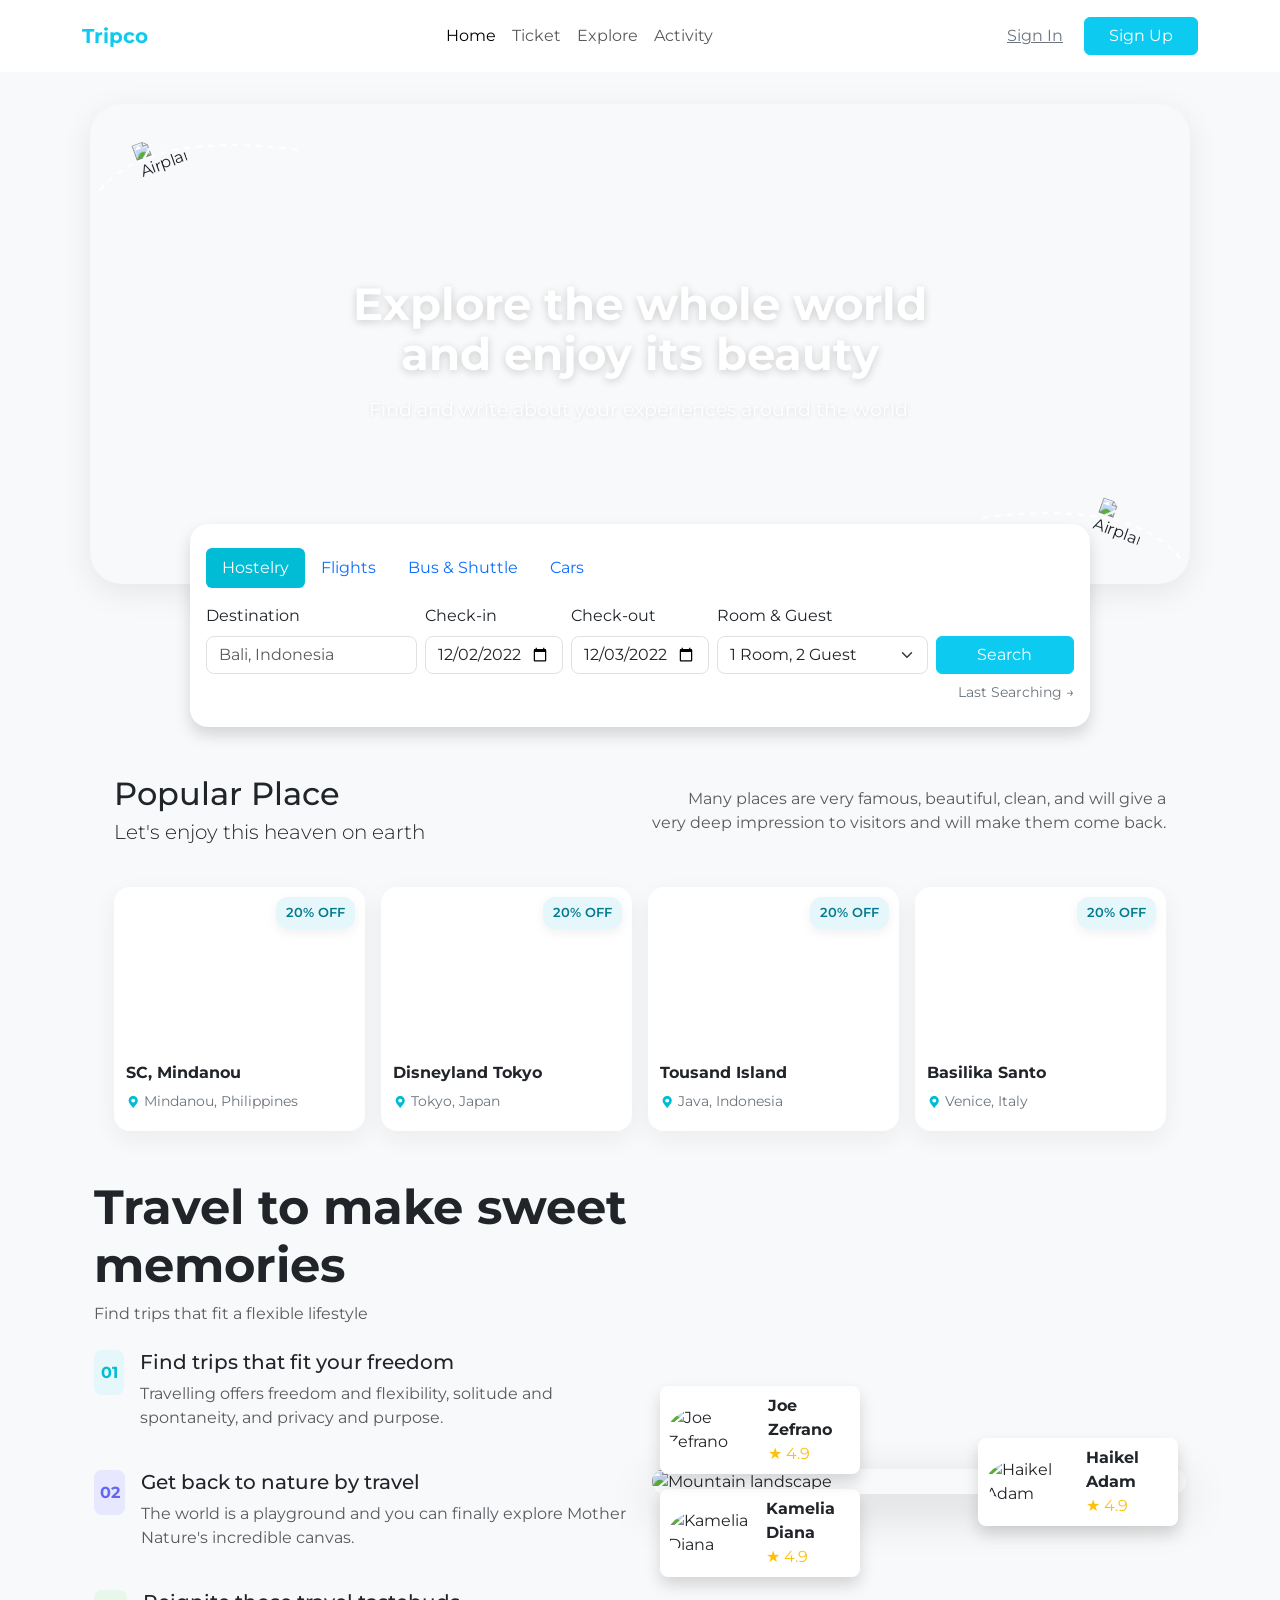
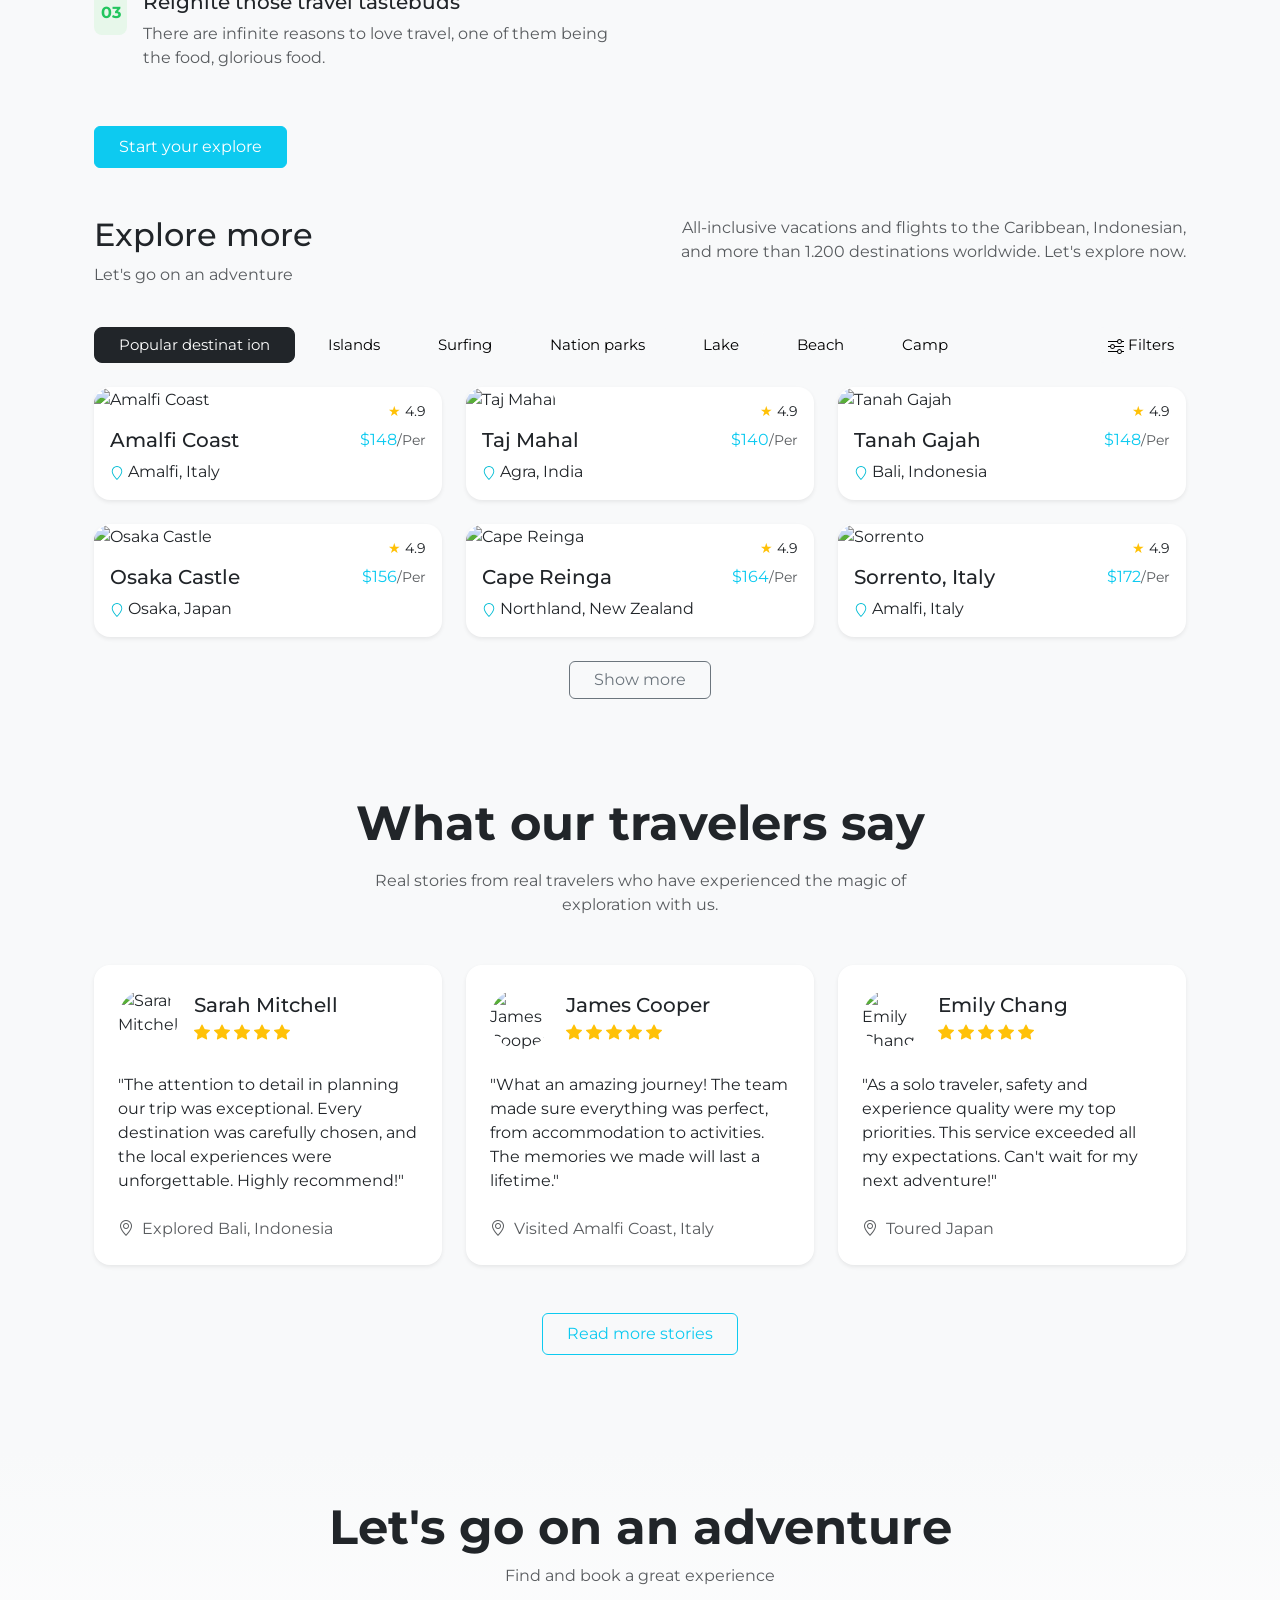
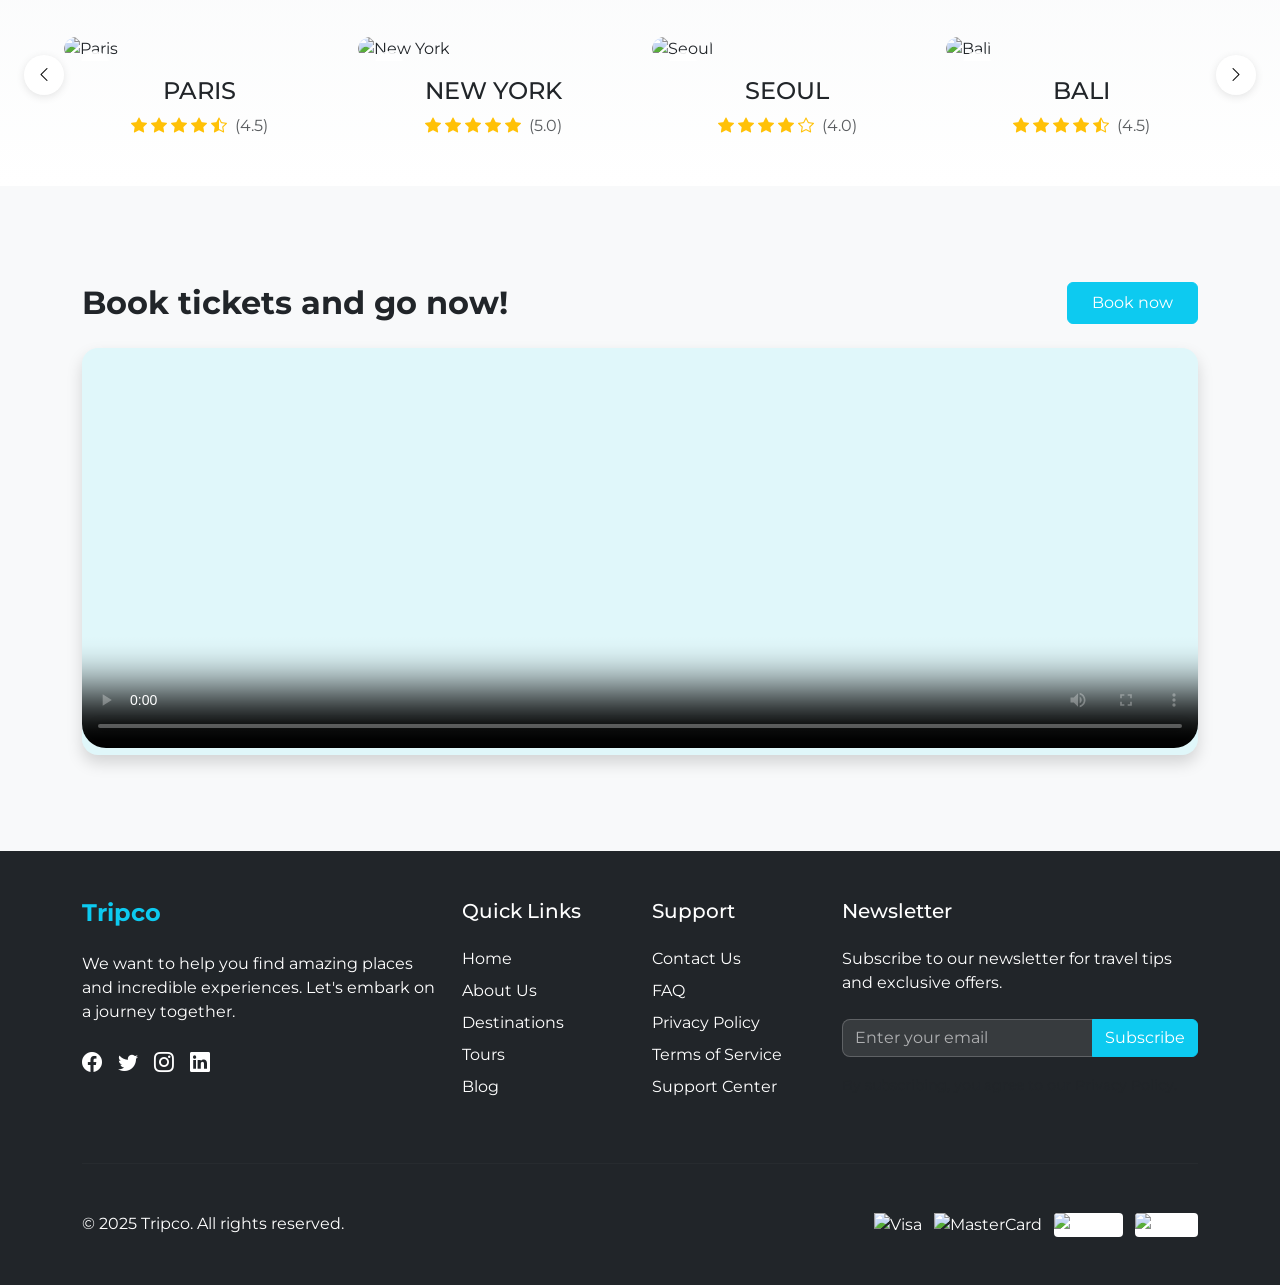
==== commit 0a9687e2: "jkkkjj" ====
--- a/index.html
+++ b/index.html
@@ -421,8 +421,8 @@
           <li class="nav-item"><a class="nav-link" href="#">Activity</a></li>
         </ul>
         <div class="d-flex gap-2">
-          <a href="#" class="btn btn-link text-secondary">Sign In</a>
-          <a href="#" class="btn btn-info text-white px-4">Sign Up</a>
+          <a href="signin.html" class="btn btn-link text-secondary">Sign In</a>
+          <a href="signup.html" class="btn btn-info text-white px-4">Sign Up</a>
         </div>
       </div>
     </div>
@@ -1246,7 +1246,7 @@
       <!-- Bottom Footer -->
       <div class="row align-items-center">
         <div class="col-md-6 text-center text-md-start mb-3 mb-md-0">
-          <p class="mb-0">&copy; 2024 Tripco. All rights reserved.</p>
+          <p class="mb-0">&copy; 2025 Tripco. All rights reserved.</p>
         </div>
         <div class="col-md-6 text-center text-md-end">
           <img src="https://upload.wikimedia.org/wikipedia/commons/4/41/Visa_Logo.png" alt="Visa" class="me-2"
